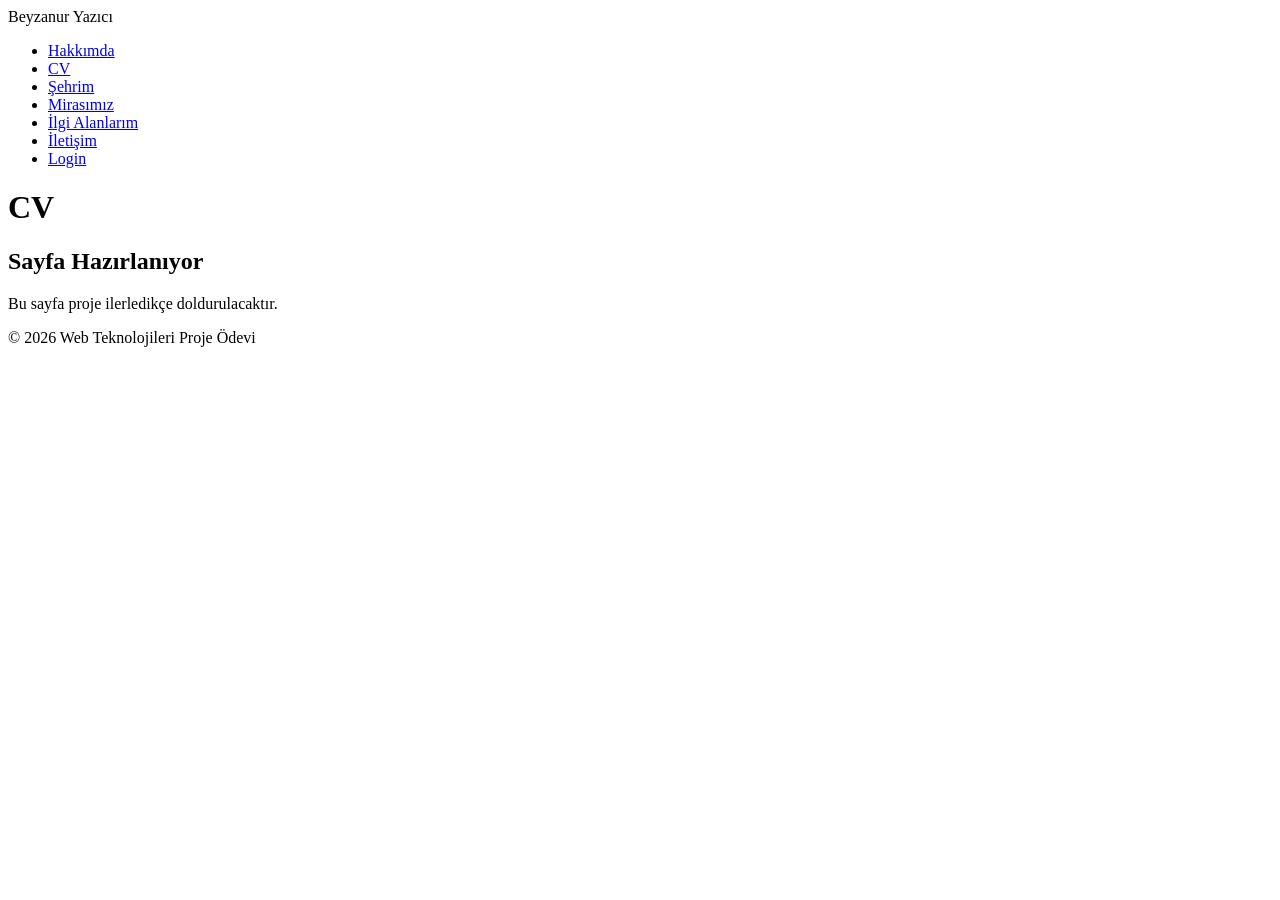
==== cv.html @ b82f7637 "add common navbar footer and base styles" ====
<!DOCTYPE html>
<html lang="tr">
<head>
    <meta charset="UTF-8">
    <meta name="viewport" content="width=device-width, initial-scale=1.0">
    <title>CV | Web Teknolojileri Projesi</title>
    <link rel="stylesheet" href="css/style.css">
</head>
<body>

<header>
    <nav class="navbar">
        <div class="logo">Beyzanur Yazıcı</div>
        <ul class="nav-links">
            <li><a href="index.html">Hakkımda</a></li>
            <li><a href="cv.html">CV</a></li>
            <li><a href="sehrim.html">Şehrim</a></li>
            <li><a href="mirasimiz.html">Mirasımız</a></li>
            <li><a href="ilgi-alanlarim.html">İlgi Alanlarım</a></li>
            <li><a href="iletisim.html">İletişim</a></li>
            <li><a href="login.html">Login</a></li>
        </ul>
    </nav>
</header>

<main>
    <h1 class="page-title">CV</h1>

    <section class="card">
        <h2>Sayfa Hazırlanıyor</h2>
        <p>Bu sayfa proje ilerledikçe doldurulacaktır.</p>
    </section>
</main>

<footer>
    <p>© 2026 Web Teknolojileri Proje Ödevi</p>
</footer>

</body>
</html>
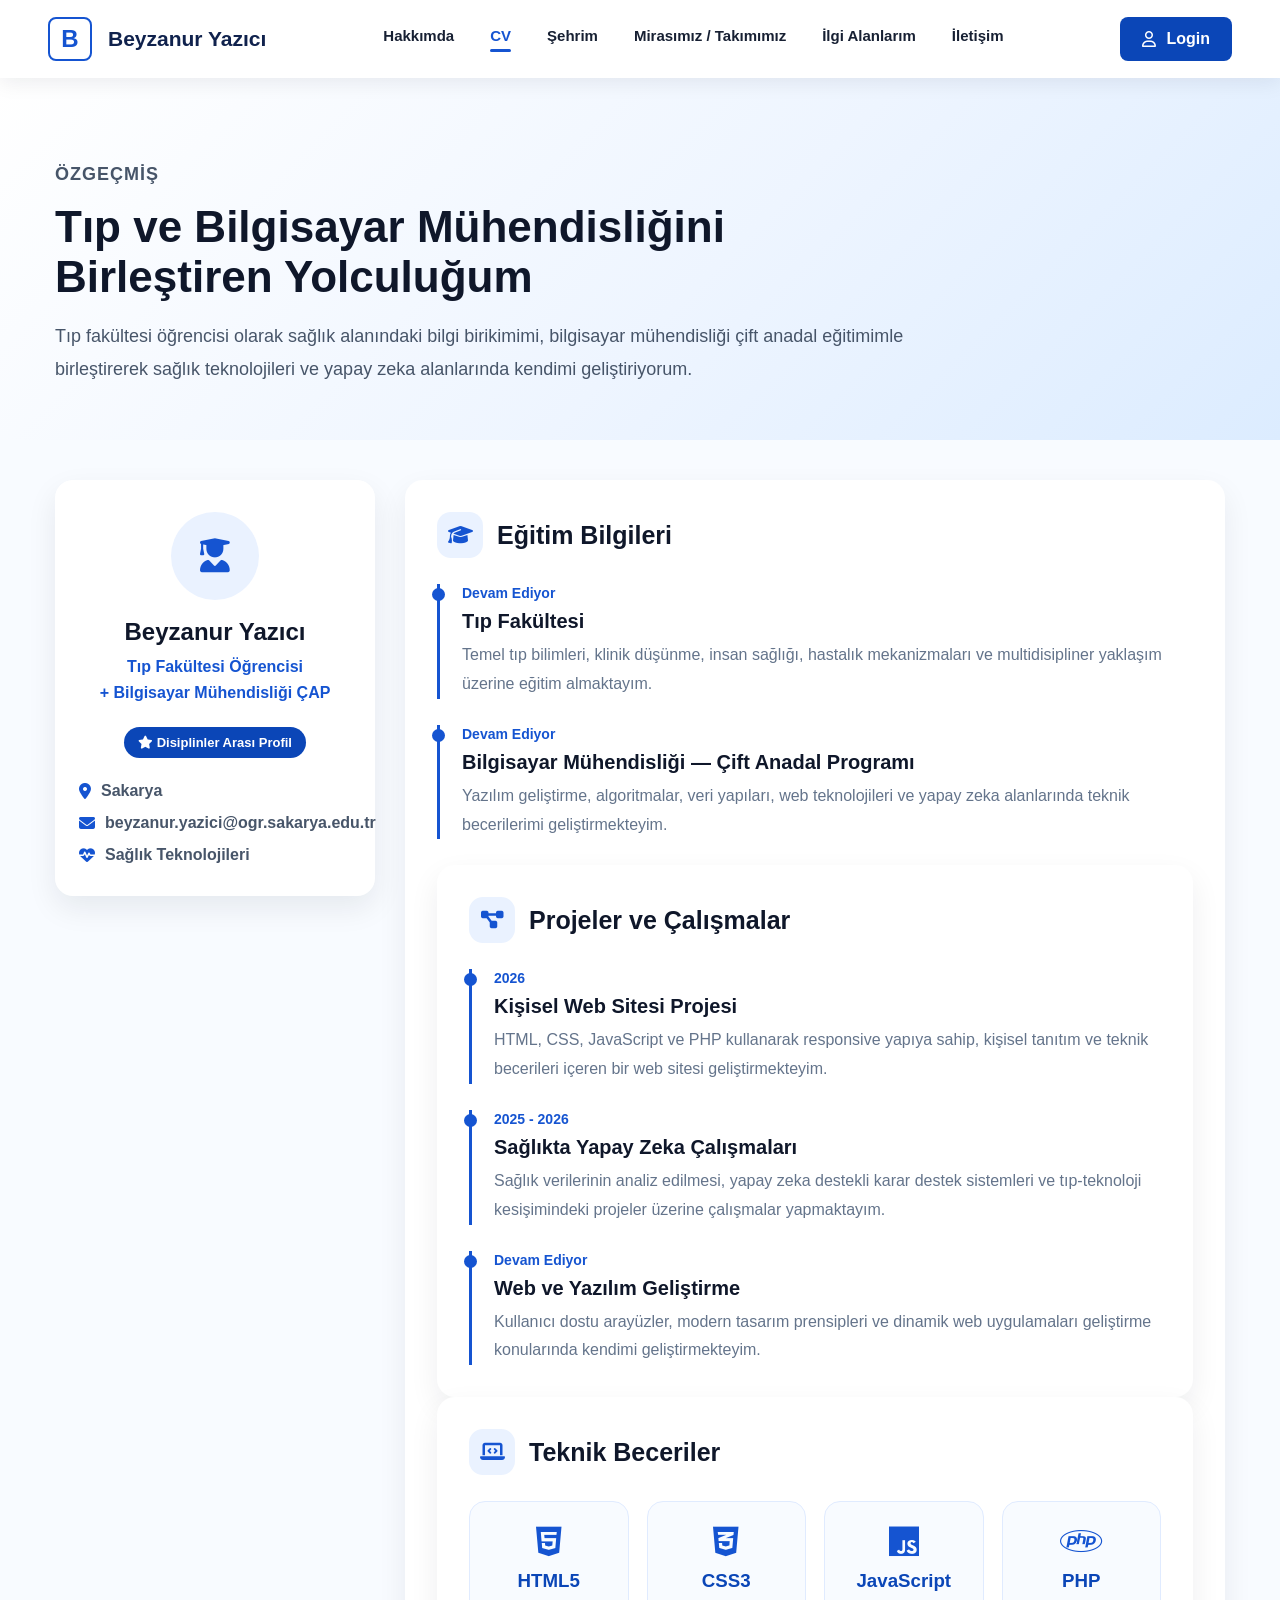
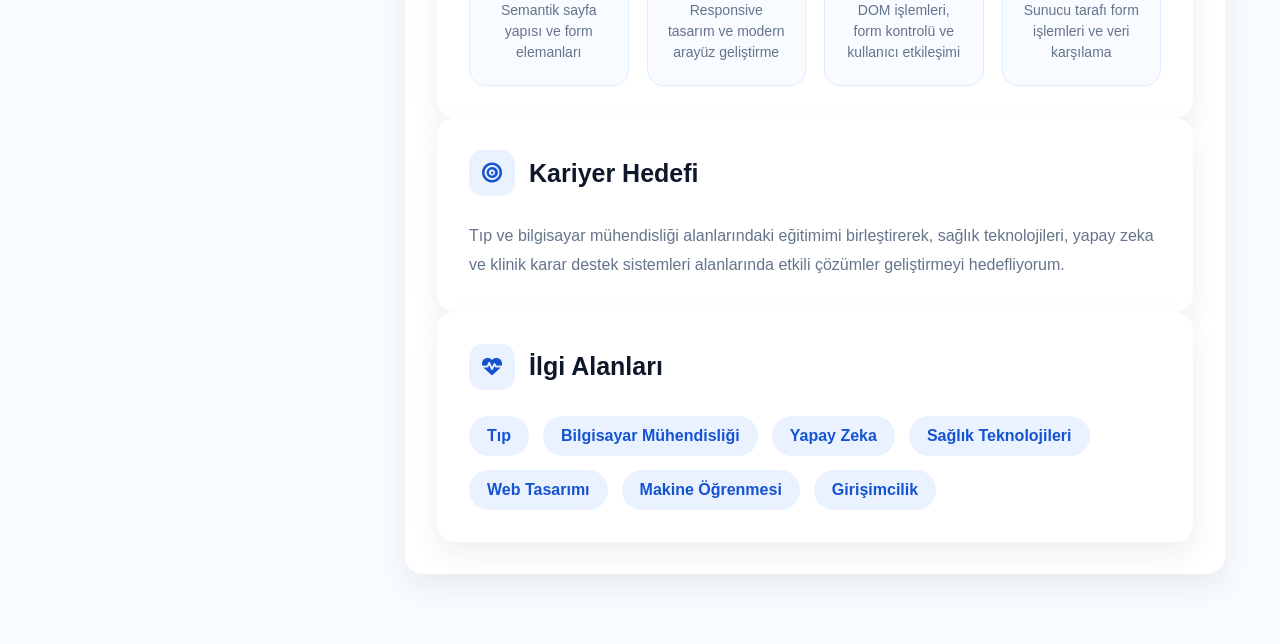
==== commit 2d5d49b0: "Gün 3: Ana sayfa tasarımı ve CV sayfası eklendi" ====
--- a/cv.html
+++ b/cv.html
@@ -1,40 +1,211 @@
 <!DOCTYPE html>
 <html lang="tr">
 <head>
-    <meta charset="UTF-8">
-    <meta name="viewport" content="width=device-width, initial-scale=1.0">
-    <title>CV | Web Teknolojileri Projesi</title>
-    <link rel="stylesheet" href="css/style.css">
+  <meta charset="UTF-8">
+  <meta name="viewport" content="width=device-width, initial-scale=1.0">
+  <title>CV | Beyzanur Yazıcı</title>
+
+  <link rel="stylesheet" href="css/style.css">
+
+  <link
+    rel="stylesheet"
+    href="https://cdnjs.cloudflare.com/ajax/libs/font-awesome/6.5.1/css/all.min.css"
+  >
 </head>
+
 <body>
 
-<header>
-    <nav class="navbar">
-        <div class="logo">Beyzanur Yazıcı</div>
-        <ul class="nav-links">
-            <li><a href="index.html">Hakkımda</a></li>
-            <li><a href="cv.html">CV</a></li>
-            <li><a href="sehrim.html">Şehrim</a></li>
-            <li><a href="mirasimiz.html">Mirasımız</a></li>
-            <li><a href="ilgi-alanlarim.html">İlgi Alanlarım</a></li>
-            <li><a href="iletisim.html">İletişim</a></li>
-            <li><a href="login.html">Login</a></li>
-        </ul>
+  <header class="navbar">
+    <div class="logo-area">
+      <div class="logo">B</div>
+      <span>Beyzanur Yazıcı</span>
+    </div>
+
+    <nav class="menu">
+      <a href="index.html">Hakkımda</a>
+      <a href="cv.html" class="active">CV</a>
+      <a href="sehrim.html">Şehrim</a>
+      <a href="mirasimiz.html">Mirasımız / Takımımız</a>
+      <a href="ilgi-alanlarim.html">İlgi Alanlarım</a>
+      <a href="iletisim.html">İletişim</a>
     </nav>
-</header>
-
-<main>
-    <h1 class="page-title">CV</h1>
-
-    <section class="card">
-        <h2>Sayfa Hazırlanıyor</h2>
-        <p>Bu sayfa proje ilerledikçe doldurulacaktır.</p>
+
+    <a href="login.html" class="login-btn">
+      <i class="fa-regular fa-user"></i>
+      Login
+    </a>
+  </header>
+
+  <main class="cv-page">
+
+    <section class="cv-hero">
+      <p class="small-title">Özgeçmiş</p>
+      <h1>Tıp ve Bilgisayar Mühendisliğini Birleştiren Yolculuğum</h1>
+      <p>
+        Tıp fakültesi öğrencisi olarak sağlık alanındaki bilgi birikimimi,
+        bilgisayar mühendisliği çift anadal eğitimimle birleştirerek
+        sağlık teknolojileri ve yapay zeka alanlarında kendimi geliştiriyorum.
+      </p>
     </section>
-</main>
-
-<footer>
-    <p>© 2026 Web Teknolojileri Proje Ödevi</p>
-</footer>
+
+    <section class="cv-layout">
+
+      <aside class="cv-profile-card">
+        <div class="profile-icon">
+          <i class="fa-solid fa-user-graduate"></i>
+        </div>
+
+        <h2>Beyzanur Yazıcı</h2>
+
+        <p class="dual-role">
+          Tıp Fakültesi Öğrencisi <br>
+          + Bilgisayar Mühendisliği ÇAP
+        </p>
+
+        <div class="badge">
+          <i class="fa-solid fa-star"></i>
+          Disiplinler Arası Profil
+        </div>
+
+        <div class="profile-info">
+          <span><i class="fa-solid fa-location-dot"></i> Sakarya</span>
+          <span><i class="fa-solid fa-envelope"></i> beyzanur.yazici@ogr.sakarya.edu.tr</span>
+          <span><i class="fa-solid fa-heart-pulse"></i> Sağlık Teknolojileri</span>
+          
+        </div>
+      </aside>
+
+      <section class="cv-content">
+
+        <section class="cv-section">
+          <header class="section-header">
+            <i class="fa-solid fa-graduation-cap"></i>
+            <h2>Eğitim Bilgileri</h2>
+          </header>
+
+          <article class="timeline-item">
+            <span class="timeline-date">Devam Ediyor</span>
+            <h3>Tıp Fakültesi</h3>
+            <p>
+              Temel tıp bilimleri, klinik düşünme, insan sağlığı,
+              hastalık mekanizmaları ve multidisipliner yaklaşım üzerine
+              eğitim almaktayım.
+            </p>
+          </article>
+
+          <article class="timeline-item">
+            <span class="timeline-date">Devam Ediyor</span>
+            <h3>Bilgisayar Mühendisliği — Çift Anadal Programı</h3>
+            <p>
+              Yazılım geliştirme, algoritmalar, veri yapıları, web teknolojileri
+              ve yapay zeka alanlarında teknik becerilerimi geliştirmekteyim.
+            </p>
+          </article>
+
+
+        <section class="cv-section">
+          <header class="section-header">
+            <i class="fa-solid fa-diagram-project"></i>
+            <h2>Projeler ve Çalışmalar</h2>
+          </header>
+
+          <article class="timeline-item">
+            <span class="timeline-date">2026</span>
+            <h3>Kişisel Web Sitesi Projesi</h3>
+            <p>
+              HTML, CSS, JavaScript ve PHP kullanarak responsive yapıya sahip,
+              kişisel tanıtım ve teknik becerileri içeren bir web sitesi
+              geliştirmekteyim.
+            </p>
+          </article>
+
+          <article class="timeline-item">
+            <span class="timeline-date">2025 - 2026</span>
+            <h3>Sağlıkta Yapay Zeka Çalışmaları</h3>
+            <p>
+              Sağlık verilerinin analiz edilmesi, yapay zeka destekli karar
+              destek sistemleri ve tıp-teknoloji kesişimindeki projeler üzerine
+              çalışmalar yapmaktayım.
+            </p>
+          </article>
+
+          <article class="timeline-item">
+            <span class="timeline-date">Devam Ediyor</span>
+            <h3>Web ve Yazılım Geliştirme</h3>
+            <p>
+              Kullanıcı dostu arayüzler, modern tasarım prensipleri ve dinamik
+              web uygulamaları geliştirme konularında kendimi geliştirmekteyim.
+            </p>
+          </article>
+        </section>
+
+        <section class="cv-section">
+          <header class="section-header">
+            <i class="fa-solid fa-laptop-code"></i>
+            <h2>Teknik Beceriler</h2>
+          </header>
+
+          <div class="skill-grid">
+            <article class="skill-card">
+              <i class="fa-brands fa-html5"></i>
+              <h3>HTML5</h3>
+              <p>Semantik sayfa yapısı ve form elemanları</p>
+            </article>
+
+            <article class="skill-card">
+              <i class="fa-brands fa-css3-alt"></i>
+              <h3>CSS3</h3>
+              <p>Responsive tasarım ve modern arayüz geliştirme</p>
+            </article>
+
+            <article class="skill-card">
+              <i class="fa-brands fa-js"></i>
+              <h3>JavaScript</h3>
+              <p>DOM işlemleri, form kontrolü ve kullanıcı etkileşimi</p>
+            </article>
+
+            <article class="skill-card">
+              <i class="fa-brands fa-php"></i>
+              <h3>PHP</h3>
+              <p>Sunucu tarafı form işlemleri ve veri karşılama</p>
+            </article>
+          </div>
+        </section>
+
+        <section class="cv-section">
+          <header class="section-header">
+            <i class="fa-solid fa-bullseye"></i>
+            <h2>Kariyer Hedefi</h2>
+          </header>
+
+          <p class="cv-text">
+            Tıp ve bilgisayar mühendisliği alanlarındaki eğitimimi birleştirerek,
+            sağlık teknolojileri, yapay zeka ve klinik karar destek sistemleri
+            alanlarında etkili çözümler geliştirmeyi hedefliyorum.
+          </p>
+        </section>
+
+        <section class="cv-section">
+          <header class="section-header">
+            <i class="fa-solid fa-heart-pulse"></i>
+            <h2>İlgi Alanları</h2>
+          </header>
+
+          <div class="tag-list">
+            <span>Tıp</span>
+            <span>Bilgisayar Mühendisliği</span>
+            <span>Yapay Zeka</span>
+            <span>Sağlık Teknolojileri</span>
+            <span>Web Tasarımı</span>
+            <span>Makine Öğrenmesi</span>
+            <span>Girişimcilik</span>
+          </div>
+        </section>
+
+      </section>
+    </section>
+
+  </main>
 
 </body>
 </html>
--- a/css/style.css
+++ b/css/style.css
@@ -0,0 +1,606 @@
+* {
+  margin: 0;
+  padding: 0;
+  box-sizing: border-box;
+  font-family: "Segoe UI", sans-serif;
+}
+
+body {
+  background: #f6f9ff;
+  color: #0f172a;
+}
+
+/* NAVBAR */
+
+.navbar {
+  width: 100%;
+  height: 78px;
+  background: #ffffff;
+  display: flex;
+  align-items: center;
+  justify-content: space-between;
+  padding: 0 48px;
+  box-shadow: 0 4px 20px rgba(15, 23, 42, 0.08);
+  position: sticky;
+  top: 0;
+  z-index: 10;
+}
+
+.logo-area {
+  display: flex;
+  align-items: center;
+  gap: 16px;
+  font-size: 21px;
+  font-weight: 700;
+  color: #10224d;
+}
+
+.logo {
+  width: 44px;
+  height: 44px;
+  border: 2px solid #1554d1;
+  color: #1554d1;
+  display: flex;
+  align-items: center;
+  justify-content: center;
+  font-weight: 800;
+  font-size: 24px;
+  border-radius: 8px;
+}
+
+.menu {
+  display: flex;
+  gap: 36px;
+}
+
+.menu a {
+  text-decoration: none;
+  color: #172033;
+  font-weight: 600;
+  font-size: 15px;
+  position: relative;
+  padding-bottom: 8px;
+}
+
+.menu a.active,
+.menu a:hover {
+  color: #1554d1;
+}
+
+.menu a.active::after,
+.menu a:hover::after {
+  content: "";
+  width: 100%;
+  height: 3px;
+  background: #1554d1;
+  position: absolute;
+  left: 0;
+  bottom: 0;
+  border-radius: 6px;
+}
+
+.login-btn {
+  text-decoration: none;
+  background: #0b46b7;
+  color: white;
+  padding: 13px 22px;
+  border-radius: 8px;
+  font-weight: 600;
+  display: flex;
+  gap: 10px;
+  align-items: center;
+}
+
+/* HERO */
+
+.hero {
+  min-height: 690px;
+  display: grid;
+  grid-template-columns: 35% 65%;
+  align-items: center;
+  background: linear-gradient(90deg, #f7fbff 0%, #ffffff 45%, #06111f 100%);
+  overflow: hidden;
+}
+
+.hero-content {
+  padding-left: 55px;
+  z-index: 2;
+}
+
+.hero-content h1 {
+  font-size: 48px;
+  line-height: 1.12;
+  margin-bottom: 22px;
+  color: #0f172a;
+}
+
+.hero-content h1 span {
+  color: #1554d1;
+}
+
+.hero-content p {
+  max-width: 390px;
+  font-size: 18px;
+  line-height: 1.8;
+  color: #334155;
+  margin-bottom: 28px;
+  font-weight: 500;
+}
+
+.icon-grid {
+  display: flex;
+  flex-wrap: wrap;
+  gap: 18px;
+  max-width: 320px;
+  margin-bottom: 30px;
+}
+
+.icon-grid div {
+  width: 65px;
+  height: 58px;
+  border: 2px solid #8fb5ff;
+  color: #1554d1;
+  display: flex;
+  align-items: center;
+  justify-content: center;
+  font-size: 26px;
+  clip-path: polygon(
+    25% 0%,
+    75% 0%,
+    100% 50%,
+    75% 100%,
+    25% 100%,
+    0% 50%
+  );
+  background: rgba(255, 255, 255, 0.75);
+}
+
+.hero-buttons {
+  display: flex;
+  gap: 18px;
+}
+
+.primary-btn,
+.secondary-btn {
+  text-decoration: none;
+  padding: 15px 25px;
+  border-radius: 8px;
+  font-weight: 700;
+  display: inline-flex;
+  gap: 10px;
+  align-items: center;
+}
+
+.primary-btn {
+  background: #0b46b7;
+  color: white;
+}
+
+.secondary-btn {
+  background: white;
+  color: #1554d1;
+  border: 1.5px solid #8fb5ff;
+}
+
+.hero-image {
+  height: 100%;
+  display: flex;
+  align-items: center;
+  justify-content: center;
+}
+
+.hero-image img {
+  width: 100%;
+  height: 690px;
+  object-fit: cover;
+  object-position: center;
+}
+
+.hero-image::before {
+  content: "";
+  position: absolute;
+  inset: 0;
+  background: linear-gradient(
+    90deg,
+    #f7fbff 0%,
+    rgba(247, 251, 255, 0.75) 12%,
+    rgba(247, 251, 255, 0.15) 28%,
+    rgba(6, 17, 31, 0.05) 55%,
+    rgba(6, 17, 31, 0.15) 100%
+  );
+  z-index: 1;
+  pointer-events: none;
+}
+/* CARDS */
+
+.interest-section {
+  display: grid;
+  grid-template-columns: repeat(4, 1fr);
+  gap: 26px;
+  padding: 32px 55px 55px;
+  background: #f8fbff;
+}
+
+.interest-card {
+  background: white;
+  min-height: 270px;
+  border-radius: 14px;
+  padding: 30px 24px;
+  text-align: center;
+  box-shadow: 0 10px 25px rgba(15, 23, 42, 0.08);
+  transition: 0.3s ease;
+}
+
+.interest-card:hover {
+  transform: translateY(-8px);
+  box-shadow: 0 16px 34px rgba(15, 23, 42, 0.14);
+}
+
+.card-icon {
+  width: 76px;
+  height: 76px;
+  border-radius: 50%;
+  background: #eaf2ff;
+  color: #1554d1;
+  display: flex;
+  align-items: center;
+  justify-content: center;
+  font-size: 30px;
+  margin: 0 auto 18px;
+}
+
+.card-icon.green {
+  background: #e5fbfb;
+  color: #15959b;
+}
+
+.interest-card h3 {
+  color: #0b46b7;
+  font-size: 19px;
+  margin-bottom: 14px;
+}
+
+.interest-card p {
+  color: #64748b;
+  line-height: 1.7;
+  font-size: 15px;
+  margin-bottom: 18px;
+}
+
+.interest-card span {
+  color: #1554d1;
+  font-size: 24px;
+  font-weight: 700;
+}
+
+/* RESPONSIVE */
+
+@media (max-width: 1100px) {
+  .navbar {
+    padding: 0 24px;
+  }
+
+  .menu {
+    gap: 20px;
+  }
+
+  .hero {
+    grid-template-columns: 1fr;
+  }
+
+  .hero-content {
+    padding: 50px 35px;
+  }
+
+  .hero-image img {
+    height: auto;
+  }
+
+  .interest-section {
+    grid-template-columns: repeat(2, 1fr);
+  }
+}
+
+@media (max-width: 768px) {
+  .navbar {
+    height: auto;
+    padding: 20px;
+    flex-direction: column;
+    gap: 18px;
+  }
+
+  .menu {
+    flex-wrap: wrap;
+    justify-content: center;
+    gap: 18px;
+  }
+
+  .hero-content h1 {
+    font-size: 38px;
+  }
+
+  .hero-buttons {
+    flex-direction: column;
+    max-width: 260px;
+  }
+
+  .interest-section {
+    grid-template-columns: 1fr;
+    padding: 28px 22px;
+  }
+}
+
+
+/* CV PAGE */
+
+.cv-page {
+  background: #f8fbff;
+  min-height: 100vh;
+}
+
+.cv-hero {
+  padding: 80px 55px 55px;
+  background: linear-gradient(135deg, #ffffff 0%, #eef5ff 55%, #dcecff 100%);
+}
+
+.small-title {
+  color: #1554d1;
+  font-weight: 800;
+  letter-spacing: 1px;
+  margin-bottom: 12px;
+  text-transform: uppercase;
+}
+
+.cv-hero h1 {
+  max-width: 850px;
+  font-size: 44px;
+  color: #0f172a;
+  margin-bottom: 18px;
+}
+
+.cv-hero p {
+  max-width: 850px;
+  font-size: 18px;
+  line-height: 1.8;
+  color: #475569;
+}
+
+.cv-layout {
+  display: grid;
+  grid-template-columns: 320px 1fr;
+  gap: 30px;
+  padding: 40px 55px 70px;
+}
+
+.cv-profile-card {
+  background: white;
+  border-radius: 18px;
+  padding: 32px 24px;
+  box-shadow: 0 12px 30px rgba(15, 23, 42, 0.08);
+  text-align: center;
+  height: fit-content;
+  position: sticky;
+  top: 110px;
+}
+
+.profile-icon {
+  width: 88px;
+  height: 88px;
+  background: #eaf2ff;
+  color: #1554d1;
+  border-radius: 50%;
+  display: flex;
+  align-items: center;
+  justify-content: center;
+  margin: 0 auto 18px;
+  font-size: 34px;
+}
+
+.cv-profile-card h2 {
+  color: #0f172a;
+  margin-bottom: 8px;
+}
+
+.dual-role {
+  color: #1554d1;
+  font-weight: 800;
+  line-height: 1.6;
+  margin-bottom: 12px;
+}
+
+.badge {
+  background: #0b46b7;
+  color: white;
+  padding: 8px 14px;
+  border-radius: 999px;
+  font-size: 13px;
+  font-weight: 700;
+  margin: 10px auto 24px;
+  display: inline-block;
+}
+
+.profile-info {
+  display: flex;
+  flex-direction: column;
+  gap: 14px;
+  text-align: left;
+}
+
+.profile-info span {
+  color: #475569;
+  font-weight: 600;
+  display: flex;
+  gap: 10px;
+  align-items: center;
+}
+
+.profile-info i {
+  color: #1554d1;
+}
+
+.cv-content {
+  display: flex;
+  flex-direction: column;
+  gap: 28px;
+}
+
+.cv-section {
+  background: white;
+  border-radius: 18px;
+  padding: 32px;
+  box-shadow: 0 12px 30px rgba(15, 23, 42, 0.07);
+}
+
+.section-header {
+  display: flex;
+  align-items: center;
+  gap: 14px;
+  margin-bottom: 26px;
+}
+
+.section-header i {
+  width: 46px;
+  height: 46px;
+  border-radius: 14px;
+  background: #eaf2ff;
+  color: #1554d1;
+  display: flex;
+  align-items: center;
+  justify-content: center;
+  font-size: 20px;
+}
+
+.section-header h2 {
+  color: #0f172a;
+  font-size: 25px;
+}
+
+.timeline-item {
+  border-left: 3px solid #1554d1;
+  padding-left: 22px;
+  margin-bottom: 26px;
+  position: relative;
+}
+
+.timeline-item:last-child {
+  margin-bottom: 0;
+}
+
+.timeline-item::before {
+  content: "";
+  width: 13px;
+  height: 13px;
+  background: #1554d1;
+  border-radius: 50%;
+  position: absolute;
+  left: -8px;
+  top: 4px;
+}
+
+.timeline-date {
+  color: #1554d1;
+  font-weight: 800;
+  font-size: 14px;
+}
+
+.timeline-item h3 {
+  margin: 8px 0;
+  color: #0f172a;
+  font-size: 20px;
+}
+
+.timeline-item p,
+.cv-text {
+  color: #64748b;
+  line-height: 1.8;
+  font-size: 16px;
+}
+
+.skill-grid {
+  display: grid;
+  grid-template-columns: repeat(4, 1fr);
+  gap: 18px;
+}
+
+.skill-card {
+  background: #f8fbff;
+  border: 1px solid #e0ebff;
+  border-radius: 16px;
+  padding: 22px 18px;
+  text-align: center;
+  transition: 0.3s ease;
+}
+
+.skill-card:hover {
+  transform: translateY(-6px);
+  box-shadow: 0 12px 25px rgba(15, 23, 42, 0.1);
+}
+
+.skill-card i {
+  font-size: 34px;
+  color: #1554d1;
+  margin-bottom: 12px;
+}
+
+.skill-card h3 {
+  color: #0b46b7;
+  margin-bottom: 8px;
+}
+
+.skill-card p {
+  color: #64748b;
+  font-size: 14px;
+  line-height: 1.5;
+}
+
+.tag-list {
+  display: flex;
+  flex-wrap: wrap;
+  gap: 14px;
+}
+
+.tag-list span {
+  background: #eaf2ff;
+  color: #1554d1;
+  padding: 11px 18px;
+  border-radius: 999px;
+  font-weight: 700;
+}
+
+/* CV RESPONSIVE */
+
+@media (max-width: 1000px) {
+  .cv-layout {
+    grid-template-columns: 1fr;
+  }
+
+  .cv-profile-card {
+    position: static;
+  }
+
+  .skill-grid {
+    grid-template-columns: repeat(2, 1fr);
+  }
+}
+
+@media (max-width: 650px) {
+  .cv-hero {
+    padding: 55px 24px 35px;
+  }
+
+  .cv-hero h1 {
+    font-size: 34px;
+  }
+
+  .cv-layout {
+    padding: 28px 22px 50px;
+  }
+
+  .cv-section {
+    padding: 24px;
+  }
+
+  .skill-grid {
+    grid-template-columns: 1fr;
+  }
+}
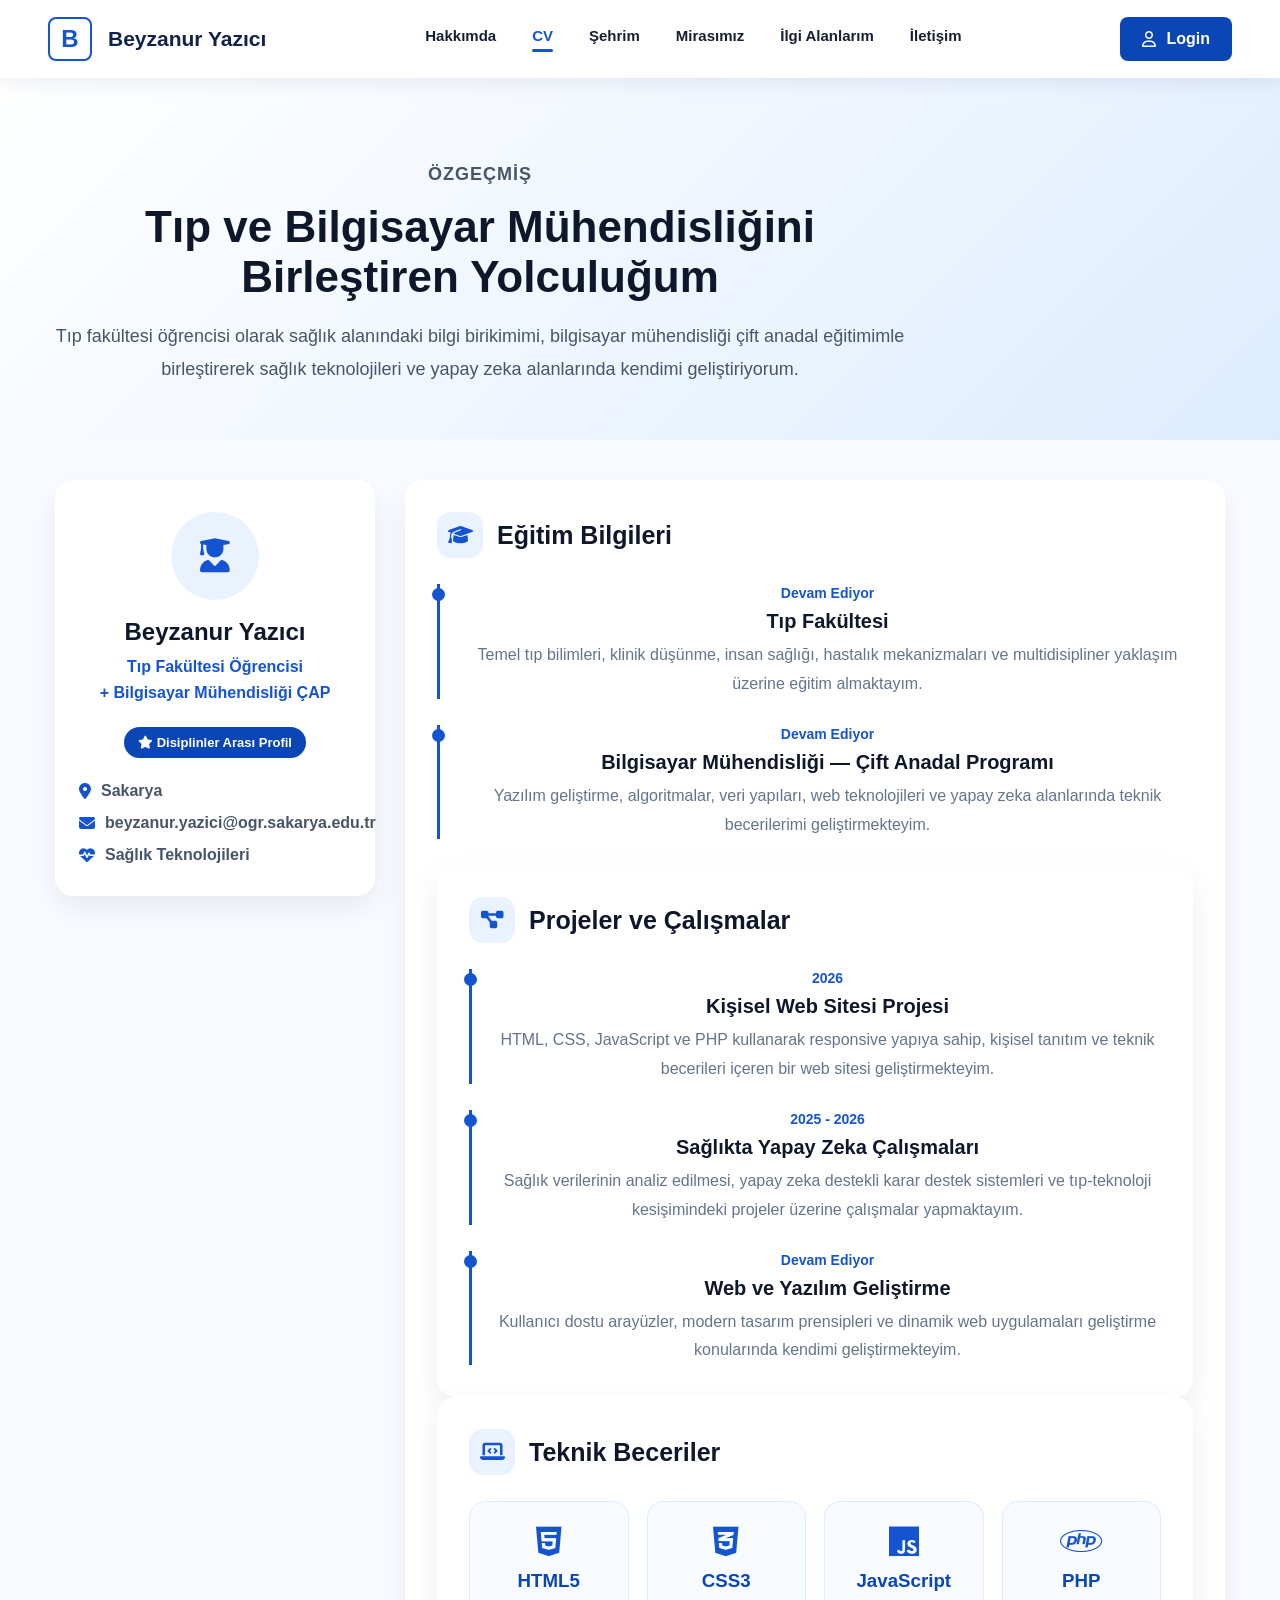
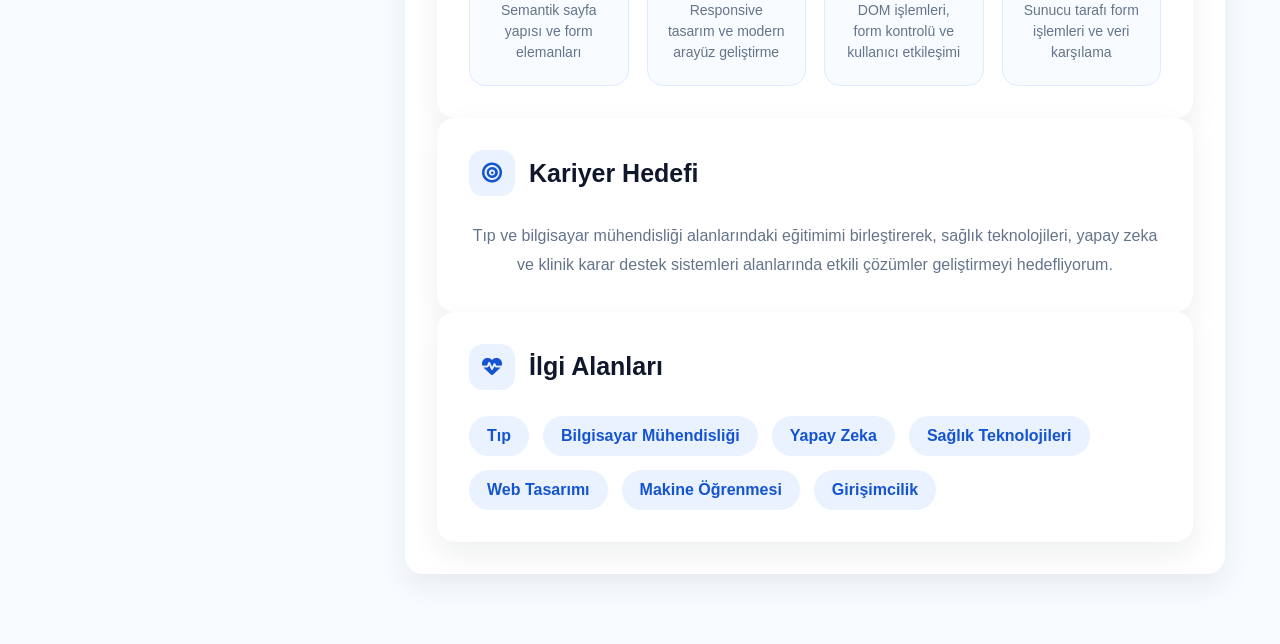
==== commit 2305b144: "mirasimiz ve sehrim sayfasi tasarim duzenlemeleri ve navbar eklendi" ====
--- a/cv.html
+++ b/cv.html
@@ -25,7 +25,7 @@
       <a href="index.html">Hakkımda</a>
       <a href="cv.html" class="active">CV</a>
       <a href="sehrim.html">Şehrim</a>
-      <a href="mirasimiz.html">Mirasımız / Takımımız</a>
+      <a href="mirasimiz.html">Mirasımız</a>
       <a href="ilgi-alanlarim.html">İlgi Alanlarım</a>
       <a href="iletisim.html">İletişim</a>
     </nav>
--- a/css/style.css
+++ b/css/style.css
@@ -603,4 +603,133 @@
   .skill-grid {
     grid-template-columns: 1fr;
   }
+}
+
+body {
+    text-align: center;
+    font-family: Arial;
+    
+}
+
+/* Şehrim */
+
+body {
+    background: linear-gradient(to right, #f5f7fa, #e4e8f0);
+}
+
+.sehir-baslik {
+    color: #2c7be5;
+    font-weight: 700;
+    font-size: 2.5rem;
+}
+
+.slider {
+     position: relative;
+    max-width: 700px;
+    margin: auto;
+    border-radius: 12px;
+    overflow: hidden;
+    box-shadow: 0 8px 20px rgba(0,0,0,0.1);
+    margin-bottom: 30px;
+}
+
+.slider img {
+    width: 100%;
+}
+
+.buttons {
+    position: absolute;
+    top: 50%;
+    width: 100%;
+    display: flex;
+    justify-content: space-between;
+    transform: translateY(-50%);
+}
+
+.buttons button {
+    background: rgba(0,0,0,0.4);
+    color: white;
+    border: none;
+    font-size: 20px;
+    padding: 8px 12px;
+    border-radius: 50%;
+}
+
+.sehir-bilgiler {
+    max-width: 800px;
+    margin: 40px auto;
+    background: white;
+    padding: 25px;
+    border-radius: 12px;
+    box-shadow: 0 8px 20px rgba(0,0,0,0.08);
+}
+
+
+.sehir-bilgiler h2 {
+    margin-top: 20px;
+    color: #2c7be5;
+    font-weight: 600;
+}
+
+
+/* Mirasımız */
+.miras-kart {
+    max-width: 800px;
+    margin: auto;
+    background: white;
+    padding: 25px;
+    border-radius: 12px;
+    box-shadow: 0 8px 20px rgba(0,0,0,0.08);
+}
+
+.miras-kart h2 {
+    color: #2c7be5;
+    margin-top: 20px;
+}
+
+.miras-img img {
+    max-width: 700px;
+}
+
+/* GENEL ARKA PLAN */
+body {
+    background: linear-gradient(to right, #f5f7fa, #e4e8f0);
+}
+
+/* LOGO */
+.logo-box {
+    border: 2px solid #2c7be5;
+    padding: 5px 10px;
+    border-radius: 8px;
+    margin-right: 8px;
+    color: #2c7be5;
+}
+
+/* NAVBAR */
+.navbar .nav-link {
+    font-weight: 500;
+}
+
+.navbar .nav-link.active {
+    color: #2c7be5;
+    border-bottom: 2px solid #2c7be5;
+}
+
+/* BAŞLIK */
+.sehir-baslik {
+    color: #2c7be5;
+    font-weight: 700;
+}
+
+/* KART */
+.miras-kart {
+    background: white;
+    padding: 25px;
+    border-radius: 12px;
+    box-shadow: 0 8px 20px rgba(0,0,0,0.08);
+}
+
+.miras-kart h2 {
+    color: #2c7be5;
+    margin-top: 15px;
 }
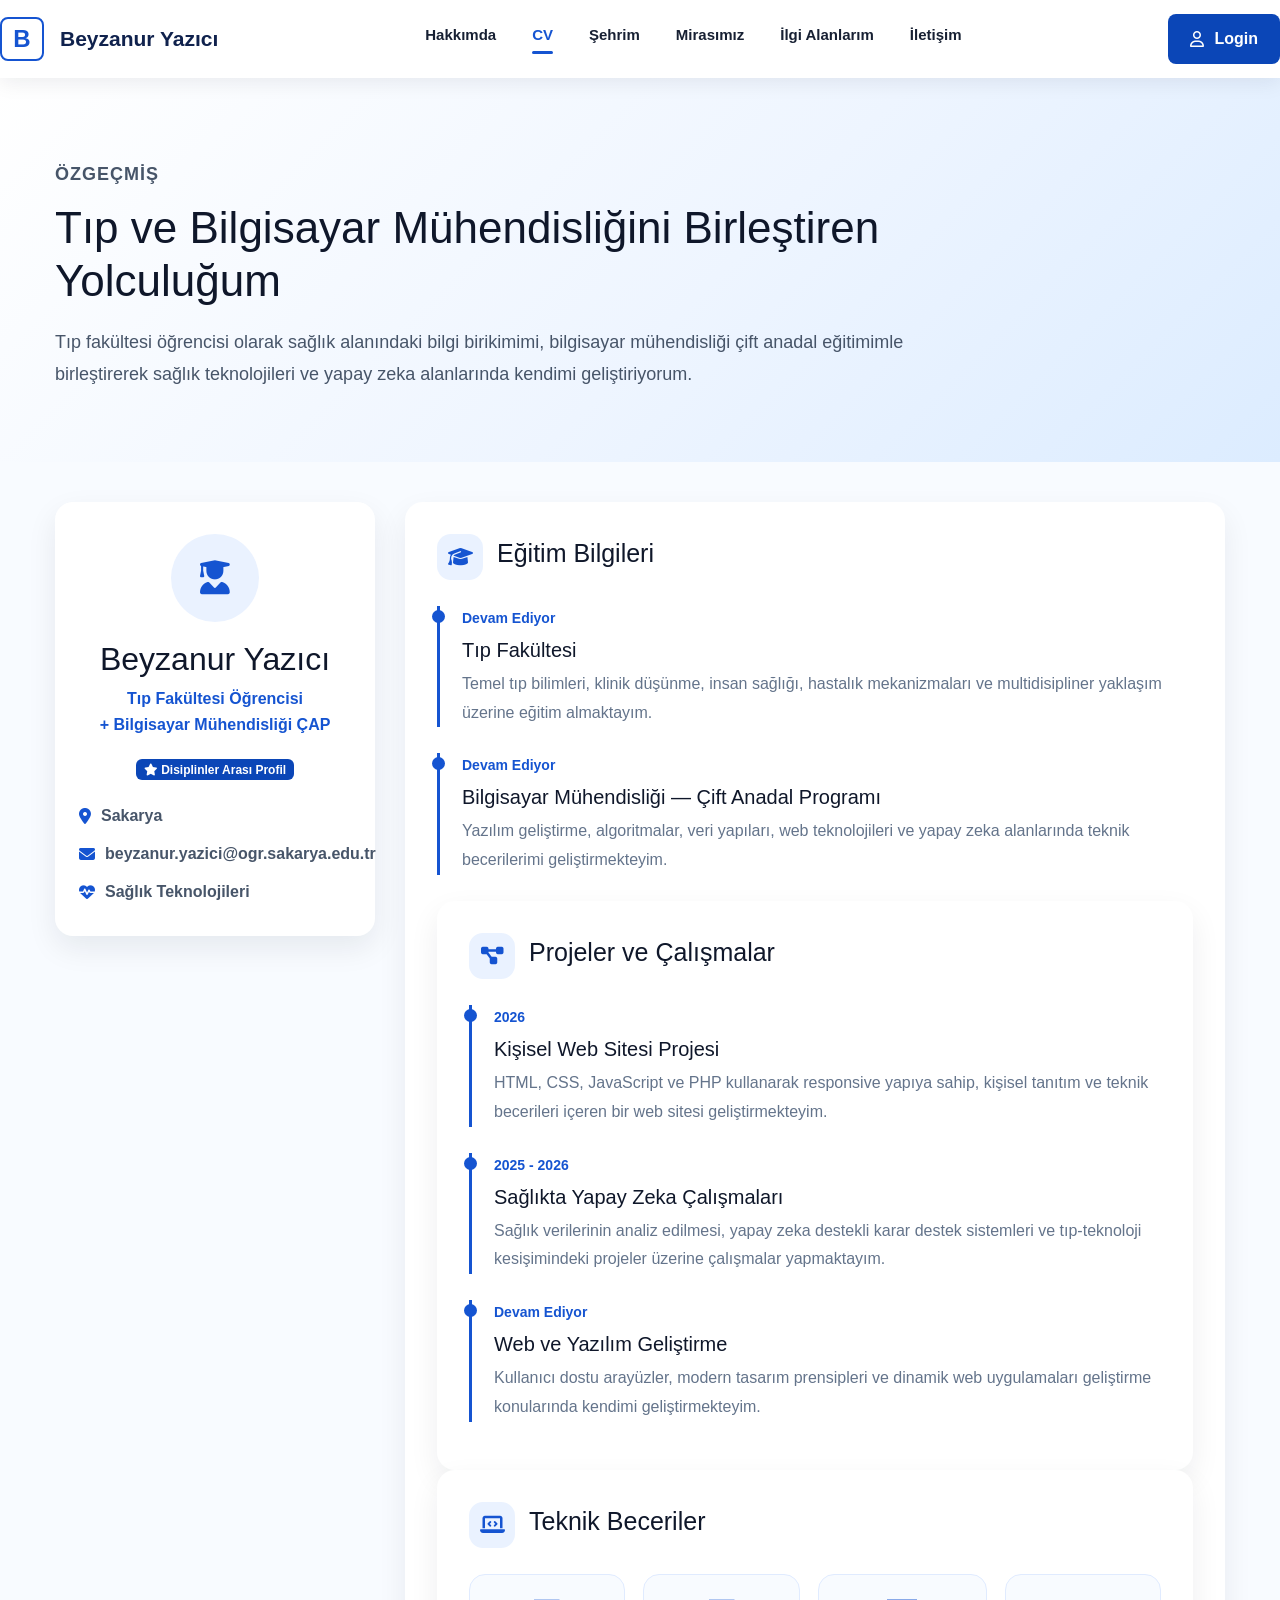
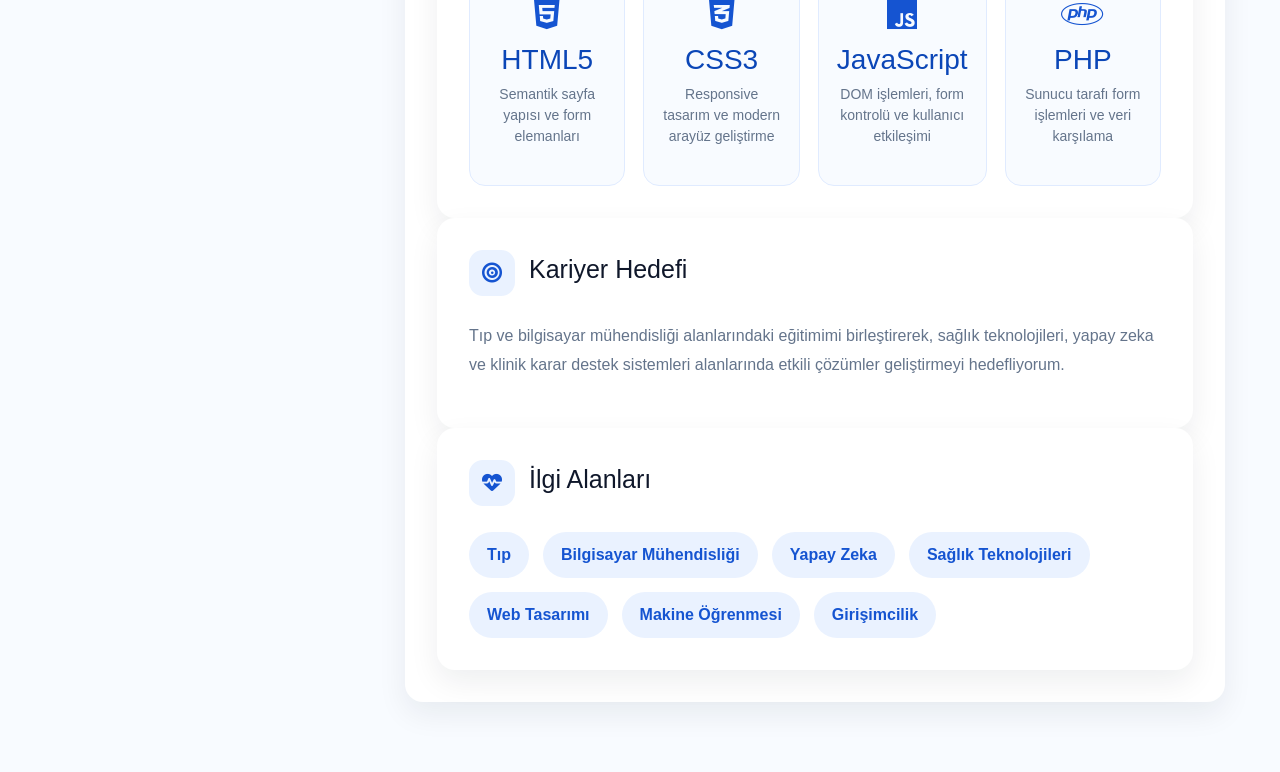
==== commit 9874147b: "İletişim ve şehrim sayfalarının tasarımı geliştirildi" ====
--- a/cv.html
+++ b/cv.html
@@ -11,6 +11,7 @@
     rel="stylesheet"
     href="https://cdnjs.cloudflare.com/ajax/libs/font-awesome/6.5.1/css/all.min.css"
   >
+  <link href="https://cdn.jsdelivr.net/npm/bootstrap@5.3.0/dist/css/bootstrap.min.css" rel="stylesheet">
 </head>
 
 <body>
--- a/css/style.css
+++ b/css/style.css
@@ -211,6 +211,8 @@
   z-index: 1;
   pointer-events: none;
 }
+
+
 /* CARDS */
 
 .interest-section {
@@ -613,62 +615,271 @@
 
 /* Şehrim */
 
-body {
-    background: linear-gradient(to right, #f5f7fa, #e4e8f0);
-}
-
-.sehir-baslik {
-    color: #2c7be5;
-    font-weight: 700;
-    font-size: 2.5rem;
-}
-
-.slider {
-     position: relative;
-    max-width: 700px;
-    margin: auto;
-    border-radius: 12px;
-    overflow: hidden;
-    box-shadow: 0 8px 20px rgba(0,0,0,0.1);
-    margin-bottom: 30px;
-}
-
-.slider img {
-    width: 100%;
-}
-
-.buttons {
-    position: absolute;
-    top: 50%;
-    width: 100%;
-    display: flex;
-    justify-content: space-between;
-    transform: translateY(-50%);
-}
-
-.buttons button {
-    background: rgba(0,0,0,0.4);
-    color: white;
-    border: none;
-    font-size: 20px;
-    padding: 8px 12px;
-    border-radius: 50%;
-}
-
-.sehir-bilgiler {
-    max-width: 800px;
-    margin: 40px auto;
-    background: white;
-    padding: 25px;
-    border-radius: 12px;
-    box-shadow: 0 8px 20px rgba(0,0,0,0.08);
-}
-
-
-.sehir-bilgiler h2 {
-    margin-top: 20px;
-    color: #2c7be5;
-    font-weight: 600;
+.city-hero{
+    min-height:100vh;
+    padding:140px 8%;
+    display:grid;
+    grid-template-columns:1fr 1.1fr;
+    gap:60px;
+    align-items:center;
+    background:linear-gradient(to bottom,#eef4ff,#f8fbff);
+}
+
+.city-badge{
+    display:inline-flex;
+    align-items:center;
+    gap:10px;
+    background:#e8f0ff;
+    color:#2563eb;
+    padding:12px 20px;
+    border-radius:50px;
+    font-weight:700;
+    margin-bottom:25px;
+}
+
+.city-left h1{
+    font-size:88px;
+    font-weight:800;
+    color:#0f172a;
+    margin-bottom:25px;
+}
+
+.city-left p{
+    font-size:22px;
+    line-height:1.8;
+    color:#475569;
+    max-width:600px;
+}
+
+.city-stats{
+    display:flex;
+    gap:20px;
+    margin-top:50px;
+    flex-wrap:wrap;
+}
+
+.stat-card{
+    background:white;
+    padding:25px;
+    border-radius:25px;
+    min-width:170px;
+    box-shadow:0 10px 35px rgba(37,99,235,0.08);
+}
+
+.stat-card i{
+    font-size:28px;
+    color:#2563eb;
+    margin-bottom:15px;
+}
+
+.stat-card h3{
+    font-size:28px;
+    font-weight:800;
+    margin-bottom:5px;
+}
+
+.stat-card span{
+    color:#64748b;
+}
+
+.modern-slider{
+    position:relative;
+}
+
+.modern-slider img{
+    width:100%;
+    height:650px;
+    object-fit:cover;
+    border-radius:35px;
+    box-shadow:0 20px 60px rgba(0,0,0,0.15);
+}
+
+.slider-btn{
+    position:absolute;
+    top:50%;
+    transform:translateY(-50%);
+    width:60px;
+    height:60px;
+    border:none;
+    border-radius:50%;
+    background:white;
+    box-shadow:0 10px 30px rgba(0,0,0,0.15);
+    cursor:pointer;
+    font-size:20px;
+}
+
+.slider-btn.left{
+    left:20px;
+}
+
+.slider-btn.right{
+    right:20px;
+}
+
+.city-info-section,
+.places-section{
+    padding:80px 8%;
+}
+
+.section-title{
+    text-align:center;
+    margin-bottom:60px;
+}
+
+.section-title i{
+    font-size:34px;
+    color:#2563eb;
+    margin-bottom:15px;
+}
+
+.section-title h2{
+    font-size:48px;
+    font-weight:800;
+    color:#0f172a;
+}
+
+.info-grid{
+    display:grid;
+    grid-template-columns:repeat(4,1fr);
+    gap:25px;
+}
+
+.info-card{
+    background:white;
+    padding:40px 30px;
+    border-radius:30px;
+    text-align:center;
+    box-shadow:0 10px 40px rgba(37,99,235,0.08);
+    transition:0.3s;
+}
+
+.info-card:hover{
+    transform:translateY(-10px);
+}
+
+.info-card i{
+    font-size:35px;
+    color:#2563eb;
+    margin-bottom:20px;
+}
+
+.info-card h3{
+    margin-bottom:15px;
+    font-weight:700;
+}
+
+.info-card p{
+    color:#64748b;
+    line-height:1.7;
+}
+
+.places-grid{
+    display:grid;
+    grid-template-columns:repeat(4,1fr);
+    gap:25px;
+}
+
+.place-card{
+    background:white;
+    border-radius:30px;
+    overflow:hidden;
+    box-shadow:0 10px 40px rgba(37,99,235,0.08);
+    transition:0.3s;
+}
+
+.place-card:hover{
+    transform:translateY(-10px);
+}
+
+.place-card img{
+    width:100%;
+    height:240px;
+    object-fit:cover;
+}
+
+.place-content{
+    padding:25px;
+}
+
+.place-content h3{
+    margin-bottom:12px;
+    font-size:22px;
+    font-weight:700;
+}
+
+.place-content p{
+    color:#64748b;
+    line-height:1.7;
+}
+
+.culture-box{
+    margin:80px 8%;
+    background:linear-gradient(135deg,#eef4ff,#ffffff);
+    padding:50px;
+    border-radius:35px;
+    display:flex;
+    gap:35px;
+    align-items:center;
+}
+
+.culture-icon{
+    width:100px;
+    height:100px;
+    border-radius:50%;
+    background:white;
+    display:flex;
+    justify-content:center;
+    align-items:center;
+    font-size:40px;
+    color:#2563eb;
+    box-shadow:0 10px 30px rgba(37,99,235,0.1);
+}
+
+.culture-box h2{
+    margin-bottom:15px;
+    font-size:40px;
+    font-weight:800;
+}
+
+.culture-box p{
+    color:#475569;
+    line-height:1.8;
+    font-size:18px;
+}
+
+@media(max-width:1100px){
+
+    .city-hero{
+        grid-template-columns:1fr;
+    }
+
+    .info-grid,
+    .places-grid{
+        grid-template-columns:repeat(2,1fr);
+    }
+
+}
+
+@media(max-width:768px){
+
+    .city-left h1{
+        font-size:60px;
+    }
+
+    .modern-slider img{
+        height:400px;
+    }
+
+    .info-grid,
+    .places-grid{
+        grid-template-columns:1fr;
+    }
+
+    .culture-box{
+        flex-direction:column;
+        text-align:center;
+    }
+
 }
 
 
@@ -732,4 +943,420 @@
 .miras-kart h2 {
     color: #2c7be5;
     margin-top: 15px;
+}
+
+/* İlgi Alanlarım */
+
+/* SAYFA ARKA PLAN */
+body {
+    background: linear-gradient(to right, #f5f7fa, #e4e8f0);
+}
+
+/* BAŞLIK */
+.sehir-baslik {
+    color: #2c7be5;
+    font-weight: 700;
+}
+
+/* KART */
+.ilgi-kart {
+    background: white;
+    padding: 30px 20px;
+    border-radius: 16px;
+    text-align: center;
+    box-shadow: 0 10px 25px rgba(0,0,0,0.08);
+    transition: all 0.3s ease;
+}
+
+/* HOVER EFEKT */
+.ilgi-kart:hover {
+    transform: translateY(-8px);
+    box-shadow: 0 15px 35px rgba(0,0,0,0.15);
+}
+
+/* İKON */
+.icon {
+    font-size: 40px;
+    margin-bottom: 10px;
+}
+
+/* BAŞLIK */
+.ilgi-kart h3 {
+    color: #2c7be5;
+    margin-bottom: 10px;
+}
+
+/* METİN */
+.ilgi-kart p {
+    color: #555;
+    font-size: 14px;
+}
+
+/* API */
+#sonuclar .card {
+    box-shadow: 0 10px 25px rgba(0,0,0,0.1);
+    border-radius: 12px;
+}
+
+#sonuclar img {
+    width: 100%;
+    border-radius: 10px;
+    margin-top: 10px;
+}
+
+/* LOGIN SAYFASI */
+
+.login-container {
+  height: 100vh;
+  display: flex;
+  justify-content: center;
+  align-items: center;
+  background: linear-gradient(135deg, #2563eb, #1e3a8a);
+  font-family: 'Segoe UI', Tahoma, sans-serif;
+}
+
+/* BOX */
+.login-box {
+  background: #ffffff;
+  padding: 40px 30px;
+  border-radius: 16px;
+  width: 350px;
+  box-shadow: 0 20px 40px rgba(0, 0, 0, 0.15);
+  text-align: center;
+  animation: fadeIn 0.6s ease;
+}
+
+/* BAŞLIK */
+.login-box h2 {
+  margin-bottom: 25px;
+  color: #1e3a8a;
+  font-weight: 600;
+}
+
+/* INPUT */
+.login-box input {
+  width: 100%;
+  padding: 12px;
+  margin: 10px 0;
+  border-radius: 10px;
+  border: 1px solid #ddd;
+  outline: none;
+  transition: all 0.3s ease;
+  font-size: 14px;
+}
+
+.login-box input:focus {
+  border-color: #2563eb;
+  box-shadow: 0 0 8px rgba(37, 99, 235, 0.3);
+}
+
+/* BUTTON */
+.login-box button {
+  width: 100%;
+  padding: 12px;
+  margin-top: 15px;
+  background: linear-gradient(135deg, #2563eb, #1e40af);
+  color: white;
+  border: none;
+  border-radius: 10px;
+  cursor: pointer;
+  font-size: 15px;
+  font-weight: 500;
+  transition: all 0.3s ease;
+}
+
+.login-box button:hover {
+  transform: translateY(-2px);
+  box-shadow: 0 10px 20px rgba(37, 99, 235, 0.3);
+}
+
+/* HATA MESAJI */
+.error {
+  color: #dc2626;
+  margin-top: 12px;
+  font-size: 14px;
+}
+
+/* ANİMASYON */
+@keyframes fadeIn {
+  from {
+    opacity: 0;
+    transform: translateY(20px);
+  }
+  to {
+    opacity: 1;
+    transform: translateY(0);
+  }
+}
+
+/* iletişim */
+.contact-wrapper{
+    min-height:100vh;
+    padding:120px 20px 60px;
+    background:
+    linear-gradient(to bottom,#eef4ff,#f8fbff);
+    display:flex;
+    justify-content:center;
+    align-items:center;
+}
+
+.contact-card{
+    width:100%;
+    max-width:1100px;
+    background:white;
+    border-radius:30px;
+    padding:50px;
+    box-shadow:0 20px 60px rgba(37,99,235,0.12);
+}
+
+.contact-header{
+    text-align:center;
+    margin-bottom:45px;
+    color:#2563eb;
+}
+
+.contact-badge{
+    display:inline-flex;
+    align-items:center;
+    gap:10px;
+    background:#e8f0ff;
+    color:#2563eb;
+    padding:10px 18px;
+    border-radius:50px;
+    font-weight:600;
+    margin-bottom:20px;
+}
+
+.contact-header h1{
+    font-size:56px;
+    font-weight:800;
+   color:#2563eb;
+    margin-bottom:18px;
+}
+
+.contact-header p{
+    color:#2563eb;
+    font-size:18px;
+}
+
+.form-grid{
+    display:grid;
+    grid-template-columns:1fr 1fr;
+    gap:25px;
+}
+
+.form-group{
+    margin-bottom:25px;
+}
+
+.form-group label{
+    display:block;
+    margin-bottom:12px;
+    font-weight:600;
+    color:#1e293b;
+}
+
+.input-box{
+    position:relative;
+}
+
+.input-box i{
+    position:absolute;
+    left:18px;
+    top:50%;
+    transform:translateY(-50%);
+    color:#94a3b8;
+}
+
+.input-box input,
+.input-box select{
+    width:100%;
+    height:60px;
+    border:1px solid #dbe4f0;
+    border-radius:18px;
+    padding-left:52px;
+    font-size:16px;
+    transition:0.3s;
+    background:#f8fbff;
+}
+
+textarea{
+    width:100%;
+    border:1px solid #dbe4f0;
+    border-radius:20px;
+    padding:18px;
+    background:#f8fbff;
+    resize:none;
+    transition:0.3s;
+}
+
+.input-box input:focus,
+.input-box select:focus,
+textarea:focus{
+    outline:none;
+    border-color:#2563eb;
+    box-shadow:0 0 0 4px rgba(37,99,235,0.1);
+}
+
+.radio-group,
+.checkbox-group{
+    display:flex;
+    gap:25px;
+    flex-wrap:wrap;
+}
+
+.button-group{
+    display:flex;
+    gap:18px;
+    margin-top:35px;
+    flex-wrap:wrap;
+}
+
+.button-group button{
+    border:none;
+    padding:16px 28px;
+    border-radius:16px;
+    font-weight:600;
+    color:white;
+    transition:0.3s;
+}
+
+.button-group button:hover{
+    transform:translateY(-3px);
+}
+
+.js-btn{
+    background:#2563eb;
+}
+
+.vue-btn{
+    background:#22c55e;
+}
+
+.send-btn{
+    background:linear-gradient(135deg,#7c3aed,#2563eb);
+}
+
+#hata{
+    margin-top:25px;
+    text-align:center;
+    font-weight:600;
+    color:#dc2626;
+}
+
+@media(max-width:768px){
+
+    .contact-card{
+        padding:30px;
+    }
+
+    .contact-header h1{
+        font-size:40px;
+    }
+
+    .form-grid{
+        grid-template-columns:1fr;
+    }
+
+    .button-group{
+        flex-direction:column;
+    }
+
+    .button-group button{
+        width:100%;
+    }
+
+}
+
+
+
+/* ilgi alanlarım */
+/* HERO */
+.interest-hero {
+  text-align: center;
+  padding: 80px 20px;
+  background: linear-gradient(135deg, #2563eb, #1e3a8a);
+  color: white;
+}
+
+.interest-hero h1 {
+  font-size: 40px;
+  margin-bottom: 10px;
+}
+
+/* GRID */
+.interest-grid {
+  display: grid;
+  grid-template-columns: repeat(auto-fit, minmax(220px, 1fr));
+  gap: 25px;
+  padding: 60px 10%;
+}
+
+/* CARD */
+.interest-card {
+  background: white;
+  padding: 25px;
+  border-radius: 15px;
+  text-align: center;
+  transition: 0.3s;
+  box-shadow: 0 10px 25px rgba(0,0,0,0.08);
+}
+
+.interest-card i {
+  font-size: 30px;
+  color: #2563eb;
+  margin-bottom: 10px;
+}
+
+.interest-card:hover {
+  transform: translateY(-8px);
+  box-shadow: 0 20px 40px rgba(0,0,0,0.15);
+}
+
+/* API */
+.api-section {
+  padding: 60px 10%;
+  text-align: center;
+}
+
+.api-box {
+  margin-top: 20px;
+}
+
+.api-box input {
+  padding: 12px;
+  width: 250px;
+  border-radius: 10px;
+  border: 1px solid #ccc;
+}
+
+.api-box button {
+  padding: 12px 20px;
+  background: #2563eb;
+  color: white;
+  border: none;
+  border-radius: 10px;
+  margin-left: 10px;
+  cursor: pointer;
+}
+
+#filmSonuc {
+  margin-top: 20px;
+}
+
+
+.carousel-item {
+  transition: 0.6s ease;
+}
+
+.card {
+  border-radius: 15px;
+  overflow: hidden;
+}
+
+.carousel-control-prev-icon,
+.carousel-control-next-icon {
+  background-color: #2563eb;
+  border-radius: 50%;
+  padding: 15px;
 }
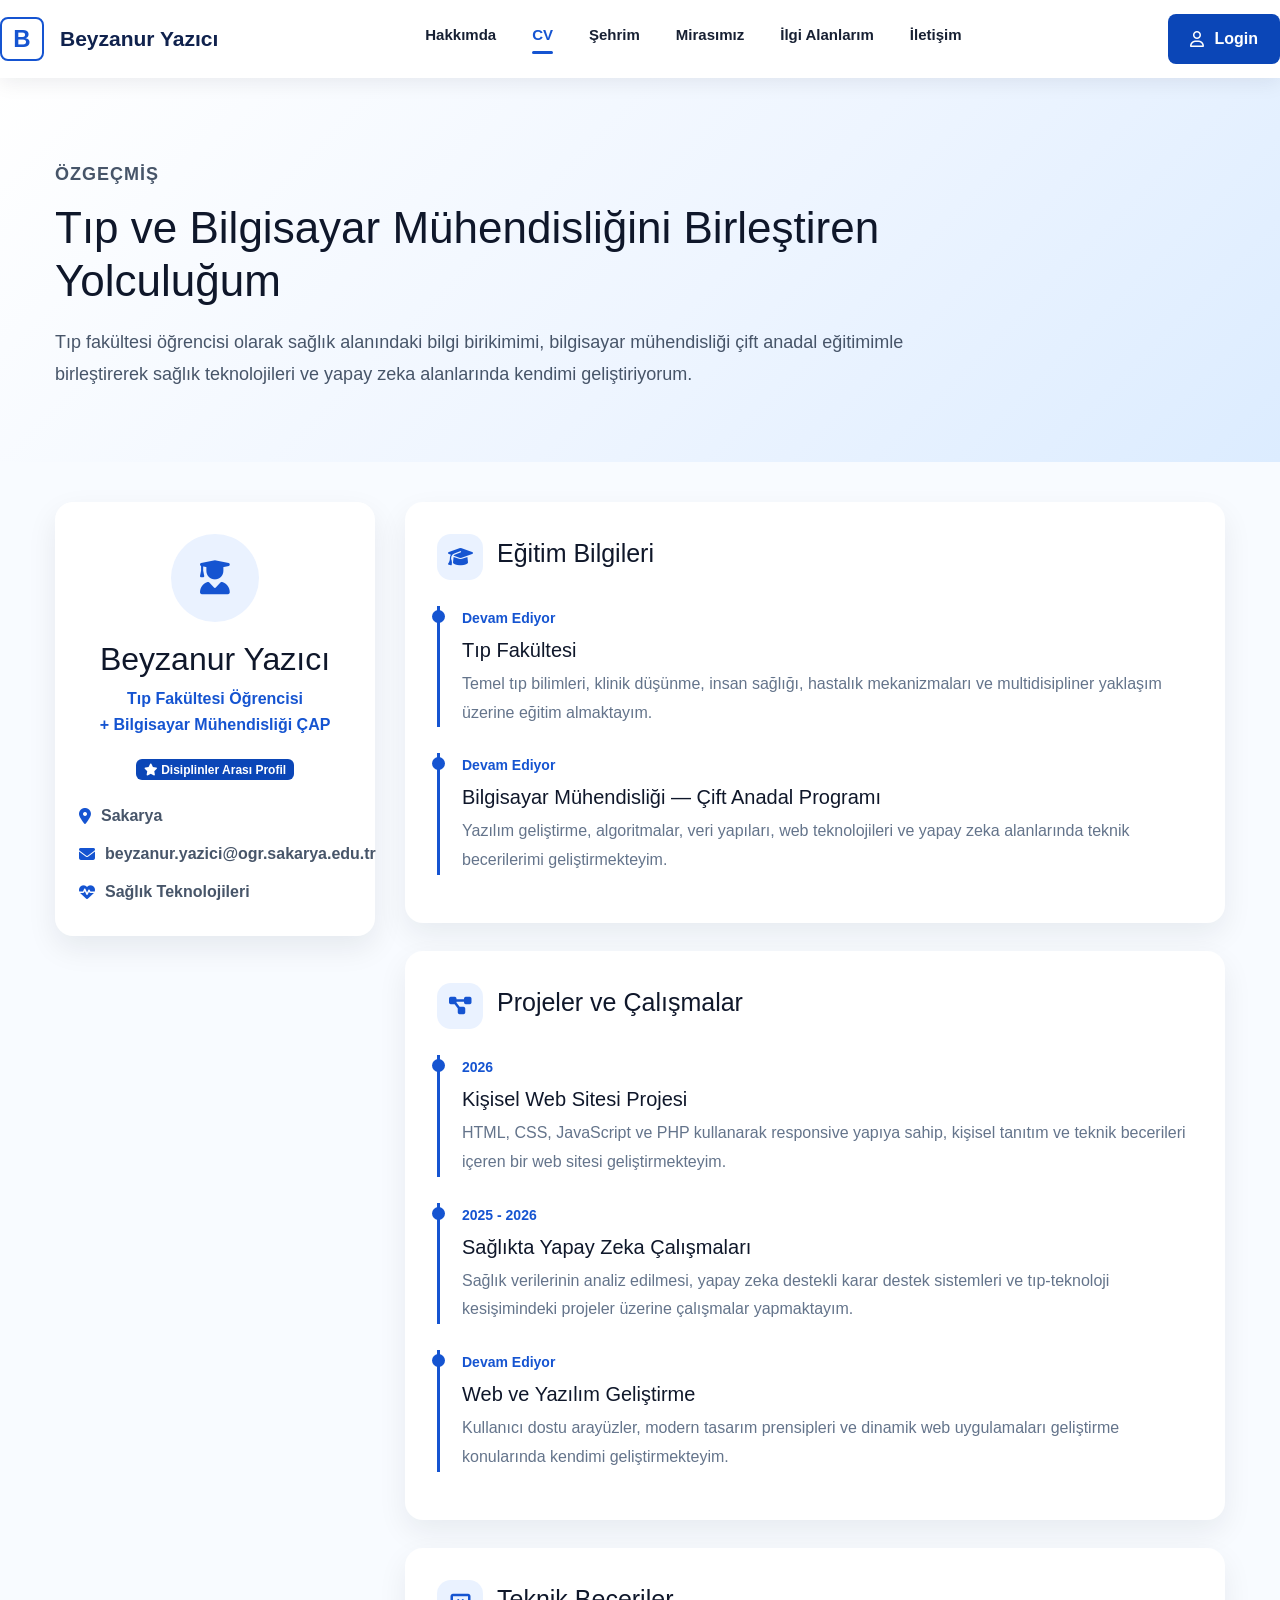
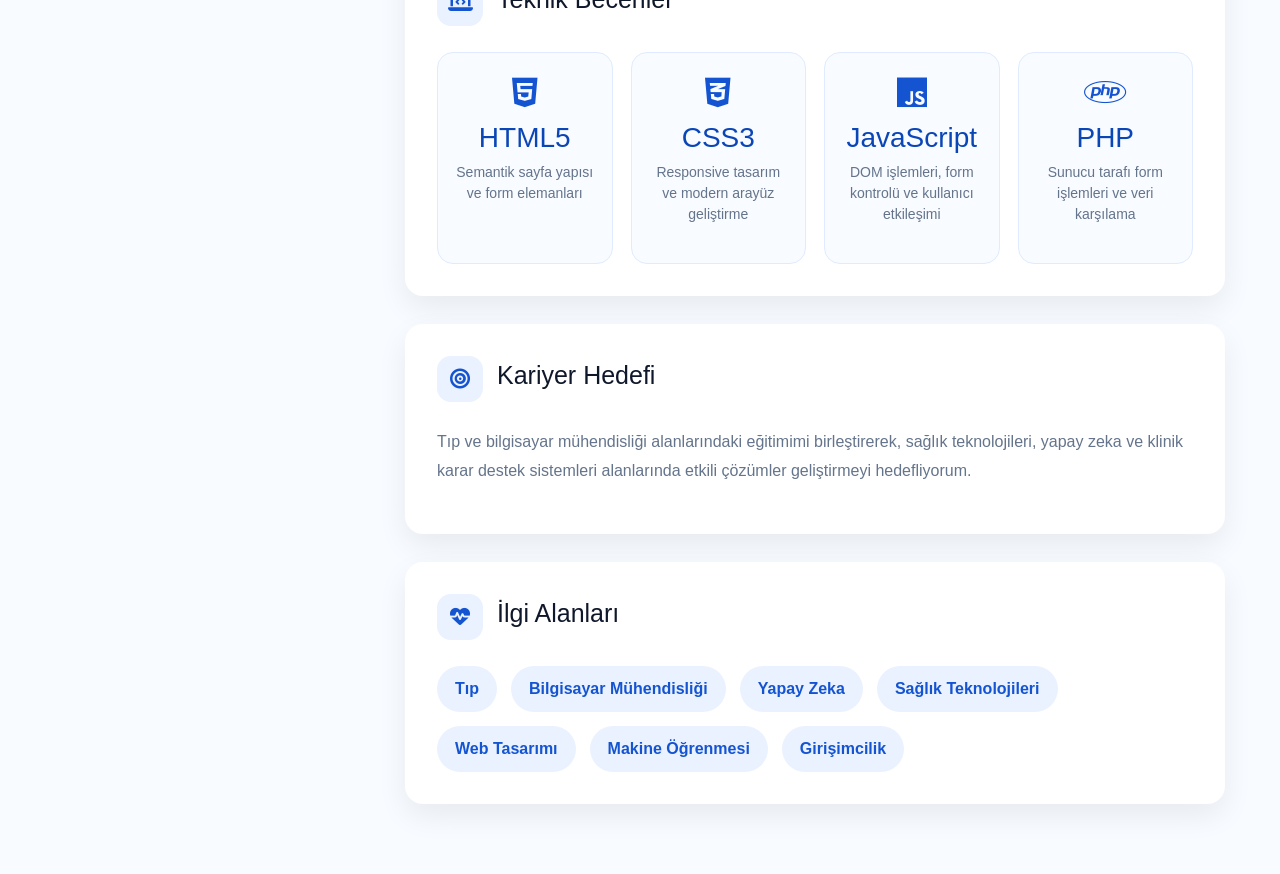
==== commit 972a3cd9: "Login ve iletişim formu doğrulamaları düzenlendi" ====
--- a/cv.html
+++ b/cv.html
@@ -103,7 +103,7 @@
             </p>
           </article>
 
-
+        </section>
         <section class="cv-section">
           <header class="section-header">
             <i class="fa-solid fa-diagram-project"></i>
--- a/css/style.css
+++ b/css/style.css
@@ -607,11 +607,6 @@
   }
 }
 
-body {
-    text-align: center;
-    font-family: Arial;
-    
-}
 
 /* Şehrim */
 
@@ -902,11 +897,6 @@
     max-width: 700px;
 }
 
-/* GENEL ARKA PLAN */
-body {
-    background: linear-gradient(to right, #f5f7fa, #e4e8f0);
-}
-
 /* LOGO */
 .logo-box {
     border: 2px solid #2c7be5;
@@ -948,10 +938,7 @@
 /* İlgi Alanlarım */
 
 /* SAYFA ARKA PLAN */
-body {
-    background: linear-gradient(to right, #f5f7fa, #e4e8f0);
-}
-
+ 
 /* BAŞLIK */
 .sehir-baslik {
     color: #2c7be5;
@@ -1359,4 +1346,22 @@
   background-color: #2563eb;
   border-radius: 50%;
   padding: 15px;
+}
+
+
+.movie-card{
+  width: 20rem;
+  border-radius: 20px;
+  overflow: hidden;
+  transition: 0.3s;
+}
+
+.movie-card:hover{
+  transform: translateY(-8px);
+}
+
+.movie-card img{
+  width: 100%;
+  height: 420px;
+  object-fit: cover;
 }
